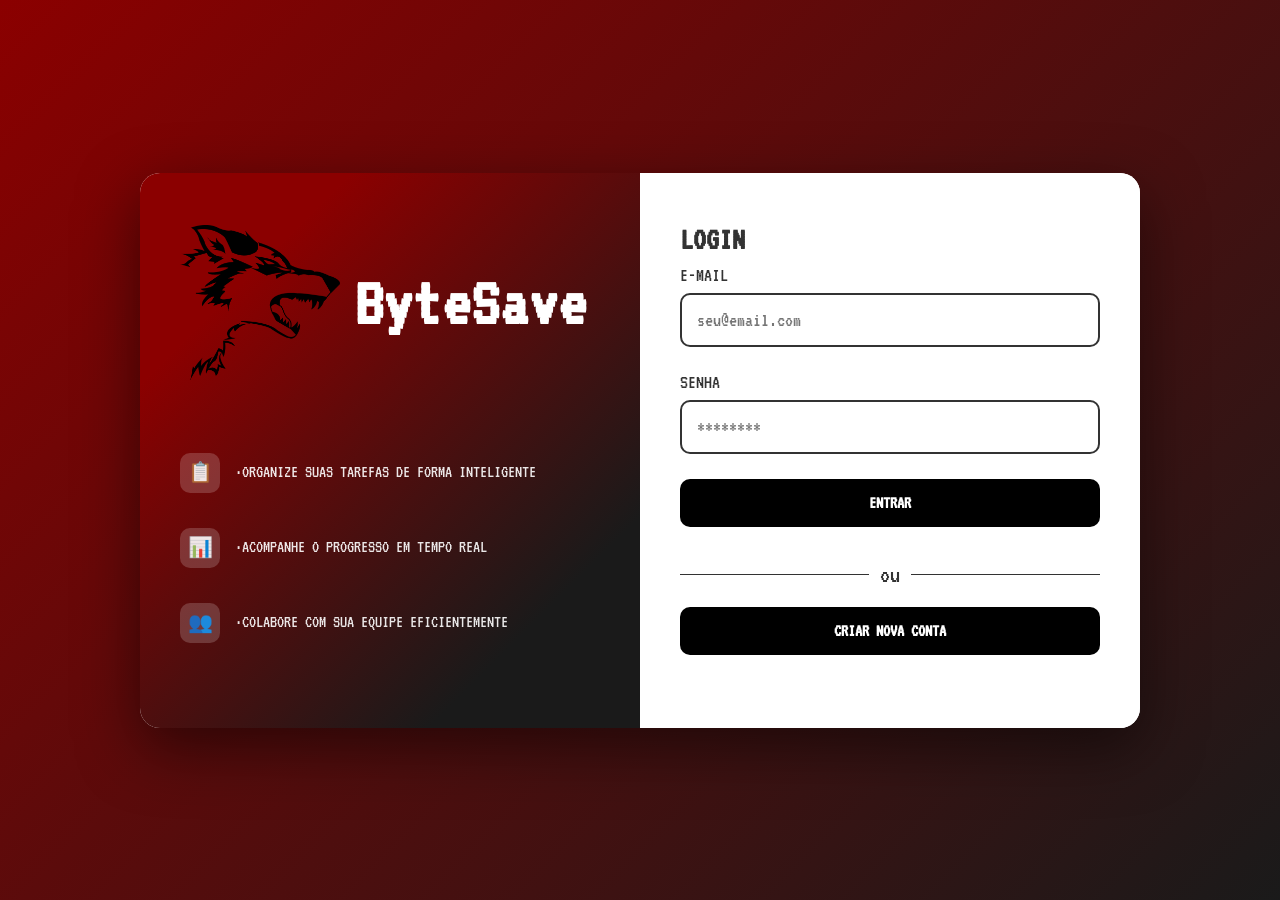
==== index.html @ 56700694 "first" ====
<!DOCTYPE html>
<html lang="pt-BR">

<head>
    <meta charset="UTF-8">
    <meta name="viewport" content="width=device-width, initial-scale=1.0">
    <title>ByteSave - Login</title>
    <link rel="preconnect" href="https://fonts.googleapis.com">
    <link rel="preconnect" href="https://fonts.gstatic.com" crossorigin>
    <link href="https://fonts.googleapis.com/css2?family=VT323&display=swap" rel="stylesheet">
    <link rel="stylesheet" href="style.css">
</head>

<body>
    <div class="container">
        <!-- Lado esquerdo -->
        <div class="features-side">
            <div class="logo-area">
                <div class="logo">
                    <img src="imgs/logolobo.png" alt="ByteSave Logo">
                </div>
                <span class="brand-name">ByteSave</span>
            </div>

            <ul class="features-list">
                <li class="feature-item">
                    <span class="feature-icon">📋</span>
                    <span>·ORGANIZE SUAS TAREFAS DE FORMA INTELIGENTE</span>
                </li>
                <li class="feature-item">
                    <span class="feature-icon">📊</span>
                    <span>·ACOMPANHE O PROGRESSO EM TEMPO REAL</span>
                </li>
                <li class="feature-item">
                    <span class="feature-icon">👥</span>
                    <span>·COLABORE COM SUA EQUIPE EFICIENTEMENTE</span>
                </li>
            </ul>
        </div>

        <!-- Lado direito -->
        <div class="auth-side">
            <h2 class="auth-title">LOGIN</h2>
            
            <!-- ÚNICO FORMULÁRIO -->
            <form id="loginForm">
                <div class="form-group">
                    <label class="form-label">E-MAIL</label>
                    <input type="email" id="loginEmail" class="form-input" placeholder="seu@email.com" required>
                </div>

                <div class="form-group">
                    <label class="form-label">SENHA</label>
                    <input type="password" id="loginPassword" class="form-input" placeholder="********" required>
                </div>

                <button type="submit" class="btn-login">ENTRAR</button>
            </form>
            
            <div class="divider">
                <span>ou</span>
            </div>

            <a href="cadastro.html">
                <button class="btn-create">CRIAR NOVA CONTA</button>
            </a>
        </div>
    </div>

    <script>
        // Único script de login
        document.getElementById('loginForm').addEventListener('submit', function(e) {
            e.preventDefault();
            
            const email = document.getElementById('loginEmail').value;
            
            // Validação simples
            if(!email) {
                alert('Digite um e-mail válido');
                return;
            }
            
            // Pega o nome antes do @ no email
            const nome = email.split('@')[0];
            
            // Salva os dados do usuário
            localStorage.setItem('usuarioLogado', JSON.stringify({
                nome: nome,
                email: email
            }));
            
            // Redireciona para o dashboard
            window.location.href = 'dashboard.html';
        });
    </script>
</body>

</html>
---- style.css ----
* {
    margin: 0;
    padding: 0;
    box-sizing: border-box;
    font-family: "VT323", monospace;
    font-weight: 400;
    font-style: normal;
}

body {
    min-height: 100vh;
    display: flex;
    justify-content: center;
    align-items: center;
    background: linear-gradient(135deg, #8b0000 0%, #1a1a1a 100%);
    padding: 20px;
}

.container {
    background: white;
    border-radius: 20px;
    box-shadow: 0 20px 60px rgba(0, 0, 0, 0.5);
    width: 100%;
    max-width: 1000px;
    overflow: hidden;
    display: grid;
    grid-template-columns: 1fr 1fr;
}

/* Lado esquerdo - Recursos */
.features-side {
    background: linear-gradient(135deg, #8b0000 20%, #1a1a1a 80%);
    color: white;
    padding: 50px 40px;
    display: flex;
    flex-direction: column;
    justify-content: center;
}

.logo-area {
    display: flex;
    align-items: center;
    gap: 15px;
    margin-bottom: 50px;
}

.logo {
    width: 160px;
    height: 160px;
    background: transparent;
    border-radius: 15px;
    display: flex;
    align-items: center;
    justify-content: center;
    font-size: 30px;
    font-weight: bold;
}

.logo img {
    width: 100%;
    height: 100%;
    object-fit: contain;
}

.brand-name {
    font-size: 70px;
    font-weight: 700;
    letter-spacing: 1px;
    color: white;
}

.features-list {
    list-style: none;
    margin-top: 20px;
}

.feature-item {
    display: flex;
    align-items: center;
    gap: 15px;
    margin-bottom: 35px;
    font-size: 18px;
    line-height: 1.5;
    opacity: 0.9;
    transition: transform 0.1s ease;
}

.feature-item:hover {
    transform: translateX(5px);
    opacity: 1;
}

.feature-icon {
    width: 40px;
    height: 40px;
    background: rgba(255, 255, 255, 0.2);
    border-radius: 10px;
    display: flex;
    align-items: center;
    justify-content: center;
    font-size: 20px;
}

/* Lado direito - Login/Registro */
.auth-side {
    padding: 50px 40px;
    background: white;
}

.auth-title {
    font-size: 32px;
    color: #333;
    margin-bottom: 10px;
    font-weight: 600;
}

.form-group {
    margin-bottom: 25px;
}

.form-label {
    display: block;
    margin-bottom: 8px;
    color: #333;
    font-weight: 500;
    font-size: 20px;
}

.form-input {
    width: 100%;
    padding: 15px;
    border: 2px solid #333;
    border-radius: 10px;
    font-size: 20px;
    transition: border-color 0.1s ease;
    background: white;
}

.form-input:focus {
    outline: none;
    border-color: #8b0000;
}

.btn-login {
    width: 100%;
    padding: 15px;
    background: #000000;
    color: white;
    border: none;
    border-radius: 10px;
    font-size: 18px;
    font-weight: 600;
    cursor: pointer;
    transition: background-color 0.1s ease;
    margin-bottom: 15px;
}

.btn-login:hover {
    background: #8b0000;
}

.btn-create {
    width: 100%;
    padding: 15px;
    background: #000000;
    color: white;
    border: none;
    border-radius: 10px;
    font-size: 18px;
    font-weight: 600;
    cursor: pointer;
    transition: background-color 0.1s ease;
}

.btn-create:hover {
    background: #8b0000;
}

.divider {
    text-align: center;
    margin: 20px 0;
    position: relative;
}

.divider::before,
.divider::after {
    content: "";
    position: absolute;
    top: 50%;
    width: 45%;
    height: 1px;
    background: #333;
}

.divider::before {
    left: 0;
}

.divider::after {
    right: 0;
}

.divider span {
    background: white;
    padding: 0 10px;
    color: #333;
    font-size: 25px;
}

/* Links */
a {
    text-decoration: none;
    display: block;
}

/* Responsividade */
@media (max-width: 768px) {
    .container {
        grid-template-columns: 1fr;
    }

    .features-side {
        padding: 30px 20px;
    }

    .auth-side {
        padding: 30px 20px;
    }

    .logo-area {
        margin-bottom: 30px;
        flex-direction: column;
        text-align: center;
    }

    .logo {
        width: 120px;
        height: 120px;
    }

    .brand-name {
        font-size: 40px;
    }

    .feature-item {
        font-size: 16px;
        margin-bottom: 25px;
    }
}
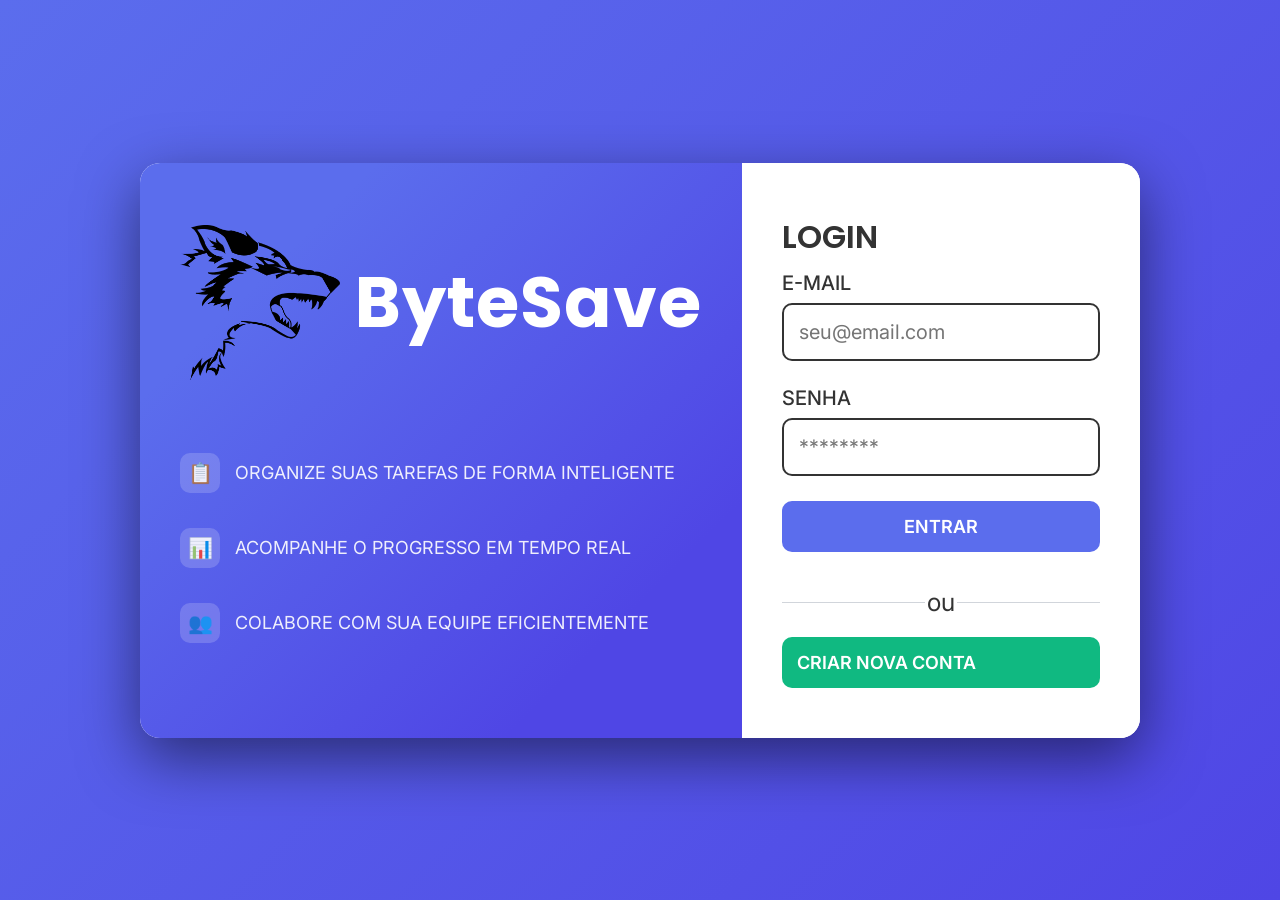
==== commit 739c5d9e: "mudanças necessárias no geral" ====
--- a/index.html
+++ b/index.html
@@ -1,98 +1,100 @@
-<!DOCTYPE html>
+<!doctype html>
 <html lang="pt-BR">
+  <head>
+    <meta charset="UTF-8" />
+    <meta name="viewport" content="width=device-width, initial-scale=1.0" />
 
-<head>
-    <meta charset="UTF-8">
-    <meta name="viewport" content="width=device-width, initial-scale=1.0">
     <title>ByteSave - Login</title>
-    <link rel="preconnect" href="https://fonts.googleapis.com">
-    <link rel="preconnect" href="https://fonts.gstatic.com" crossorigin>
-    <link href="https://fonts.googleapis.com/css2?family=VT323&display=swap" rel="stylesheet">
-    <link rel="stylesheet" href="style.css">
-</head>
 
-<body>
+    <link rel="preconnect" href="https://fonts.googleapis.com" />
+    <link rel="preconnect" href="https://fonts.gstatic.com" crossorigin />
+
+    <link
+      href="https://fonts.googleapis.com/css2?family=Poppins:wght@400;600;700&family=Inter:wght@300;400;500;600&display=swap"
+      rel="stylesheet"
+    />
+
+    <link rel="stylesheet" href="style.css" />
+  </head>
+
+  <body>
     <div class="container">
-        <!-- Lado esquerdo -->
-        <div class="features-side">
-            <div class="logo-area">
-                <div class="logo">
-                    <img src="imgs/logolobo.png" alt="ByteSave Logo">
-                </div>
-                <span class="brand-name">ByteSave</span>
-            </div>
+      <!-- LADO ESQUERDO -->
+      <div class="features-side">
+        <div class="logo-area">
+          <div class="logo">
+            <img src="imgs/logolobo.png" alt="ByteSave Logo" />
+          </div>
 
-            <ul class="features-list">
-                <li class="feature-item">
-                    <span class="feature-icon">📋</span>
-                    <span>·ORGANIZE SUAS TAREFAS DE FORMA INTELIGENTE</span>
-                </li>
-                <li class="feature-item">
-                    <span class="feature-icon">📊</span>
-                    <span>·ACOMPANHE O PROGRESSO EM TEMPO REAL</span>
-                </li>
-                <li class="feature-item">
-                    <span class="feature-icon">👥</span>
-                    <span>·COLABORE COM SUA EQUIPE EFICIENTEMENTE</span>
-                </li>
-            </ul>
+          <span class="brand-name">ByteSave</span>
         </div>
 
-        <!-- Lado direito -->
-        <div class="auth-side">
-            <h2 class="auth-title">LOGIN</h2>
-            
-            <!-- ÚNICO FORMULÁRIO -->
-            <form id="loginForm">
-                <div class="form-group">
-                    <label class="form-label">E-MAIL</label>
-                    <input type="email" id="loginEmail" class="form-input" placeholder="seu@email.com" required>
-                </div>
+        <ul class="features-list">
+          <li class="feature-item">
+            <span class="feature-icon">📋</span>
+            <span>ORGANIZE SUAS TAREFAS DE FORMA INTELIGENTE</span>
+          </li>
 
-                <div class="form-group">
-                    <label class="form-label">SENHA</label>
-                    <input type="password" id="loginPassword" class="form-input" placeholder="********" required>
-                </div>
+          <li class="feature-item">
+            <span class="feature-icon">📊</span>
+            <span>ACOMPANHE O PROGRESSO EM TEMPO REAL</span>
+          </li>
 
-                <button type="submit" class="btn-login">ENTRAR</button>
-            </form>
-            
-            <div class="divider">
-                <span>ou</span>
-            </div>
+          <li class="feature-item">
+            <span class="feature-icon">👥</span>
+            <span>COLABORE COM SUA EQUIPE EFICIENTEMENTE</span>
+          </li>
+        </ul>
+      </div>
 
-            <a href="cadastro.html">
-                <button class="btn-create">CRIAR NOVA CONTA</button>
-            </a>
+      <!-- LADO DIREITO -->
+      <div class="auth-side">
+        <h2 class="auth-title">LOGIN</h2>
+
+        <div id="message" class="message"></div>
+
+        <form id="loginForm" novalidate>
+          <div class="form-group">
+            <label class="form-label">E-MAIL</label>
+
+            <input
+              type="email"
+              id="loginEmail"
+              class="form-input"
+              placeholder="seu@email.com"
+              required
+            />
+
+            <p style="color: red" id="email-error" class="input-error"></p>
+          </div>
+
+          <div class="form-group">
+            <label class="form-label">SENHA</label>
+
+            <input
+              type="password"
+              id="loginPassword"
+              class="form-input"
+              placeholder="********"
+              required
+            />
+
+            <p style="color: red" id="password-error" class="input-error"></p>
+          </div>
+
+          <button type="submit" class="btn-login">ENTRAR</button>
+        </form>
+
+        <div class="divider">
+          <span>ou</span>
         </div>
+
+        <a href="cadastro/cadastro.html" class="btn-create">
+          CRIAR NOVA CONTA
+        </a>
+      </div>
     </div>
 
-    <script>
-        // Único script de login
-        document.getElementById('loginForm').addEventListener('submit', function(e) {
-            e.preventDefault();
-            
-            const email = document.getElementById('loginEmail').value;
-            
-            // Validação simples
-            if(!email) {
-                alert('Digite um e-mail válido');
-                return;
-            }
-            
-            // Pega o nome antes do @ no email
-            const nome = email.split('@')[0];
-            
-            // Salva os dados do usuário
-            localStorage.setItem('usuarioLogado', JSON.stringify({
-                nome: nome,
-                email: email
-            }));
-            
-            // Redireciona para o dashboard
-            window.location.href = 'dashboard.html';
-        });
-    </script>
-</body>
-
-</html>+    <script src="script.js"></script>
+  </body>
+</html>
--- a/style.css
+++ b/style.css
@@ -1,249 +1,378 @@
+@import url("https://fonts.googleapis.com/css2?family=Poppins:wght@400;500;600;700;800&family=Inter:wght@300;400;500;600;700&display=swap");
+
 * {
-    margin: 0;
-    padding: 0;
-    box-sizing: border-box;
-    font-family: "VT323", monospace;
-    font-weight: 400;
-    font-style: normal;
+  margin: 0;
+  padding: 0;
+  box-sizing: border-box;
+  font-family:
+    "Inter",
+    -apple-system,
+    BlinkMacSystemFont,
+    "Segoe UI",
+    sans-serif;
+  font-weight: 400;
+  font-style: normal;
 }
 
 body {
-    min-height: 100vh;
-    display: flex;
-    justify-content: center;
-    align-items: center;
-    background: linear-gradient(135deg, #8b0000 0%, #1a1a1a 100%);
-    padding: 20px;
+  min-height: 100vh;
+  display: flex;
+  justify-content: center;
+  align-items: center;
+  background: linear-gradient(135deg, #5b6ded 0%, #4f46e5 100%);
+  padding: clamp(12px, 5vw, 20px);
 }
 
 .container {
-    background: white;
-    border-radius: 20px;
-    box-shadow: 0 20px 60px rgba(0, 0, 0, 0.5);
-    width: 100%;
-    max-width: 1000px;
-    overflow: hidden;
-    display: grid;
-    grid-template-columns: 1fr 1fr;
+  background: white;
+  border-radius: 20px;
+  box-shadow: 0 20px 60px rgba(0, 0, 0, 0.5);
+  width: 100%;
+  max-width: 1000px;
+  overflow: hidden;
+  display: grid;
+  grid-template-columns: 1fr 1fr;
 }
 
 /* Lado esquerdo - Recursos */
 .features-side {
-    background: linear-gradient(135deg, #8b0000 20%, #1a1a1a 80%);
-    color: white;
-    padding: 50px 40px;
-    display: flex;
-    flex-direction: column;
-    justify-content: center;
+  background: linear-gradient(135deg, #5b6ded 20%, #4f46e5 80%);
+  color: white;
+  padding: clamp(30px, 8vw, 50px) clamp(20px, 6vw, 40px);
+  display: flex;
+  flex-direction: column;
+  justify-content: center;
 }
 
 .logo-area {
-    display: flex;
-    align-items: center;
-    gap: 15px;
-    margin-bottom: 50px;
+  display: flex;
+  align-items: center;
+  gap: clamp(10px, 3vw, 15px);
+  margin-bottom: clamp(30px, 8vw, 50px);
 }
 
 .logo {
-    width: 160px;
-    height: 160px;
-    background: transparent;
-    border-radius: 15px;
-    display: flex;
-    align-items: center;
-    justify-content: center;
-    font-size: 30px;
-    font-weight: bold;
+  width: clamp(100px, 20vw, 160px);
+  height: clamp(100px, 20vw, 160px);
+  background: transparent;
+  border-radius: 15px;
+  display: flex;
+  align-items: center;
+  justify-content: center;
+  font-size: 30px;
+  font-weight: bold;
+  flex-shrink: 0;
 }
 
 .logo img {
-    width: 100%;
-    height: 100%;
-    object-fit: contain;
+  width: 100%;
+  height: 100%;
+  object-fit: contain;
 }
 
 .brand-name {
-    font-size: 70px;
-    font-weight: 700;
-    letter-spacing: 1px;
-    color: white;
+  font-size: clamp(40px, 10vw, 70px);
+  font-weight: 700;
+  letter-spacing: 1px;
+  color: white;
+  font-family: "Poppins", sans-serif;
 }
 
 .features-list {
-    list-style: none;
-    margin-top: 20px;
+  list-style: none;
+  margin-top: clamp(15px, 4vw, 20px);
 }
 
 .feature-item {
-    display: flex;
-    align-items: center;
-    gap: 15px;
-    margin-bottom: 35px;
-    font-size: 18px;
-    line-height: 1.5;
-    opacity: 0.9;
-    transition: transform 0.1s ease;
+  display: flex;
+  align-items: center;
+  gap: clamp(10px, 3vw, 15px);
+  margin-bottom: clamp(20px, 5vw, 35px);
+  font-size: clamp(14px, 3vw, 18px);
+  line-height: 1.5;
+  opacity: 0.9;
+  transition: transform 0.1s ease;
 }
 
 .feature-item:hover {
-    transform: translateX(5px);
-    opacity: 1;
+  transform: translateX(5px);
+  opacity: 1;
 }
 
 .feature-icon {
-    width: 40px;
-    height: 40px;
-    background: rgba(255, 255, 255, 0.2);
-    border-radius: 10px;
-    display: flex;
-    align-items: center;
-    justify-content: center;
-    font-size: 20px;
+  width: 40px;
+  height: 40px;
+  background: rgba(255, 255, 255, 0.2);
+  border-radius: 10px;
+  display: flex;
+  align-items: center;
+  justify-content: center;
+  font-size: 20px;
 }
 
 /* Lado direito - Login/Registro */
 .auth-side {
-    padding: 50px 40px;
-    background: white;
+  padding: clamp(30px, 8vw, 50px) clamp(20px, 6vw, 40px);
+  background: white;
 }
 
 .auth-title {
-    font-size: 32px;
-    color: #333;
-    margin-bottom: 10px;
-    font-weight: 600;
+  font-size: clamp(24px, 6vw, 32px);
+  color: #333;
+  margin-bottom: clamp(8px, 2vw, 10px);
+  font-weight: 600;
+  font-family: "Poppins", sans-serif;
 }
 
 .form-group {
-    margin-bottom: 25px;
-}
-
+  margin-bottom: clamp(18px, 4vw, 25px);
+}
+
+.form-input.error {
+  border-color: #dc3545 !important;
+  background-color: #fff8f8;
+}
+
+.field-error {
+  color: #dc3545;
+  font-size: 12px;
+  margin-top: 4px;
+  display: none;
+}
+
+.field-error.show {
+  display: block;
+}
+
+.message {
+  padding: 12px 16px;
+  border-radius: 6px;
+  margin: 15px 0;
+  font-size: 14px;
+  text-align: center;
+  display: none;
+}
+
+.message.success {
+  background-color: #d4edda;
+  color: #155724;
+  border: 1px solid #c3e6cb;
+  display: block;
+}
+
+.message.error {
+  background-color: #f8d7da;
+  color: #721c24;
+  border: 1px solid #f5c6cb;
+  display: block;
+}
 .form-label {
-    display: block;
-    margin-bottom: 8px;
-    color: #333;
-    font-weight: 500;
-    font-size: 20px;
+  display: block;
+  margin-bottom: clamp(6px, 1.5vw, 8px);
+  color: #333;
+  font-weight: 500;
+  font-size: clamp(16px, 3vw, 20px);
 }
 
 .form-input {
-    width: 100%;
-    padding: 15px;
-    border: 2px solid #333;
-    border-radius: 10px;
-    font-size: 20px;
-    transition: border-color 0.1s ease;
-    background: white;
+  width: 100%;
+  padding: clamp(12px, 3vw, 15px);
+  border: 2px solid #333;
+  border-radius: 10px;
+  font-size: clamp(16px, 3vw, 20px);
+  transition: border-color 0.1s ease;
+  background: white;
 }
 
 .form-input:focus {
-    outline: none;
-    border-color: #8b0000;
+  outline: none;
+  border-color: #5b6ded;
 }
 
 .btn-login {
-    width: 100%;
-    padding: 15px;
-    background: #000000;
-    color: white;
-    border: none;
-    border-radius: 10px;
-    font-size: 18px;
-    font-weight: 600;
-    cursor: pointer;
-    transition: background-color 0.1s ease;
-    margin-bottom: 15px;
+  width: 100%;
+  padding: clamp(12px, 3vw, 15px);
+  background: #5b6ded;
+  color: white;
+  border: none;
+  border-radius: 10px;
+  font-size: clamp(16px, 3vw, 18px);
+  font-weight: 600;
+  cursor: pointer;
+  transition: background-color 0.1s ease;
+  margin-bottom: clamp(12px, 3vw, 15px);
 }
 
 .btn-login:hover {
-    background: #8b0000;
+  background: #4f46e5;
 }
 
 .btn-create {
-    width: 100%;
-    padding: 15px;
-    background: #000000;
-    color: white;
-    border: none;
-    border-radius: 10px;
-    font-size: 18px;
-    font-weight: 600;
-    cursor: pointer;
-    transition: background-color 0.1s ease;
+  width: 100%;
+  padding: clamp(12px, 3vw, 15px);
+  background: #10b981;
+  color: white;
+  border: none;
+  border-radius: 10px;
+  font-size: clamp(16px, 3vw, 18px);
+  font-weight: 600;
+  cursor: pointer;
+  transition: background-color 0.1s ease;
 }
 
 .btn-create:hover {
-    background: #8b0000;
+  background: #059669;
 }
 
 .divider {
-    text-align: center;
-    margin: 20px 0;
-    position: relative;
+  text-align: center;
+  margin: clamp(15px, 3vw, 20px) 0;
+  position: relative;
 }
 
 .divider::before,
 .divider::after {
-    content: "";
-    position: absolute;
-    top: 50%;
-    width: 45%;
-    height: 1px;
-    background: #333;
+  content: "";
+  position: absolute;
+  top: 50%;
+  width: 45%;
+  height: 1px;
+  background: #d1d5db;
 }
 
 .divider::before {
-    left: 0;
+  left: 0;
 }
 
 .divider::after {
-    right: 0;
+  right: 0;
 }
 
 .divider span {
-    background: white;
-    padding: 0 10px;
-    color: #333;
-    font-size: 25px;
+  background: white;
+  padding: 0 clamp(6px, 2vw, 10px);
+  color: #333;
+  font-size: clamp(18px, 4vw, 25px);
 }
 
 /* Links */
 a {
-    text-decoration: none;
-    display: block;
+  text-decoration: none;
+  display: block;
 }
 
 /* Responsividade */
+@media (max-width: 1024px) {
+  .container {
+    max-width: 900px;
+  }
+}
+
 @media (max-width: 768px) {
-    .container {
-        grid-template-columns: 1fr;
-    }
-
-    .features-side {
-        padding: 30px 20px;
-    }
-
-    .auth-side {
-        padding: 30px 20px;
-    }
-
-    .logo-area {
-        margin-bottom: 30px;
-        flex-direction: column;
-        text-align: center;
-    }
-
-    .logo {
-        width: 120px;
-        height: 120px;
-    }
-
-    .brand-name {
-        font-size: 40px;
-    }
-
-    .feature-item {
-        font-size: 16px;
-        margin-bottom: 25px;
-    }
-}+  .container {
+    grid-template-columns: 1fr;
+    max-width: 100%;
+  }
+
+  .features-side {
+    padding: clamp(25px, 6vw, 40px) clamp(15px, 5vw, 30px);
+  }
+
+  .auth-side {
+    padding: clamp(25px, 6vw, 40px) clamp(15px, 5vw, 30px);
+  }
+
+  .logo-area {
+    margin-bottom: clamp(25px, 6vw, 40px);
+    flex-direction: column;
+    text-align: center;
+  }
+
+  .logo {
+    width: clamp(80px, 15vw, 120px);
+    height: clamp(80px, 15vw, 120px);
+  }
+
+  .brand-name {
+    font-size: clamp(32px, 8vw, 50px);
+  }
+
+  .feature-item {
+    font-size: clamp(13px, 2.5vw, 16px);
+    margin-bottom: clamp(18px, 4vw, 30px);
+  }
+}
+
+@media (max-width: 480px) {
+  body {
+    padding: 10px;
+  }
+
+  .container {
+    border-radius: 12px;
+  }
+
+  .features-side {
+    padding: 20px 15px;
+    min-height: auto;
+  }
+
+  .auth-side {
+    padding: 20px 15px;
+  }
+
+  .logo-area {
+    margin-bottom: 20px;
+  }
+
+  .logo {
+    width: 70px;
+    height: 70px;
+  }
+
+  .brand-name {
+    font-size: 28px;
+  }
+
+  .auth-title {
+    font-size: 24px;
+  }
+
+  .form-group {
+    margin-bottom: 18px;
+  }
+
+  .feature-item {
+    margin-bottom: 15px;
+    font-size: 13px;
+  }
+
+  .btn-login,
+  .btn-create {
+    padding: 12px;
+    font-size: 15px;
+  }
+}
+
+@media (max-width: 320px) {
+  .container {
+    border-radius: 8px;
+  }
+
+  .features-side {
+    padding: 15px 12px;
+  }
+
+  .auth-side {
+    padding: 15px 12px;
+  }
+
+  .brand-name {
+    font-size: 22px;
+  }
+
+  .logo {
+    width: 60px;
+    height: 60px;
+  }
+}
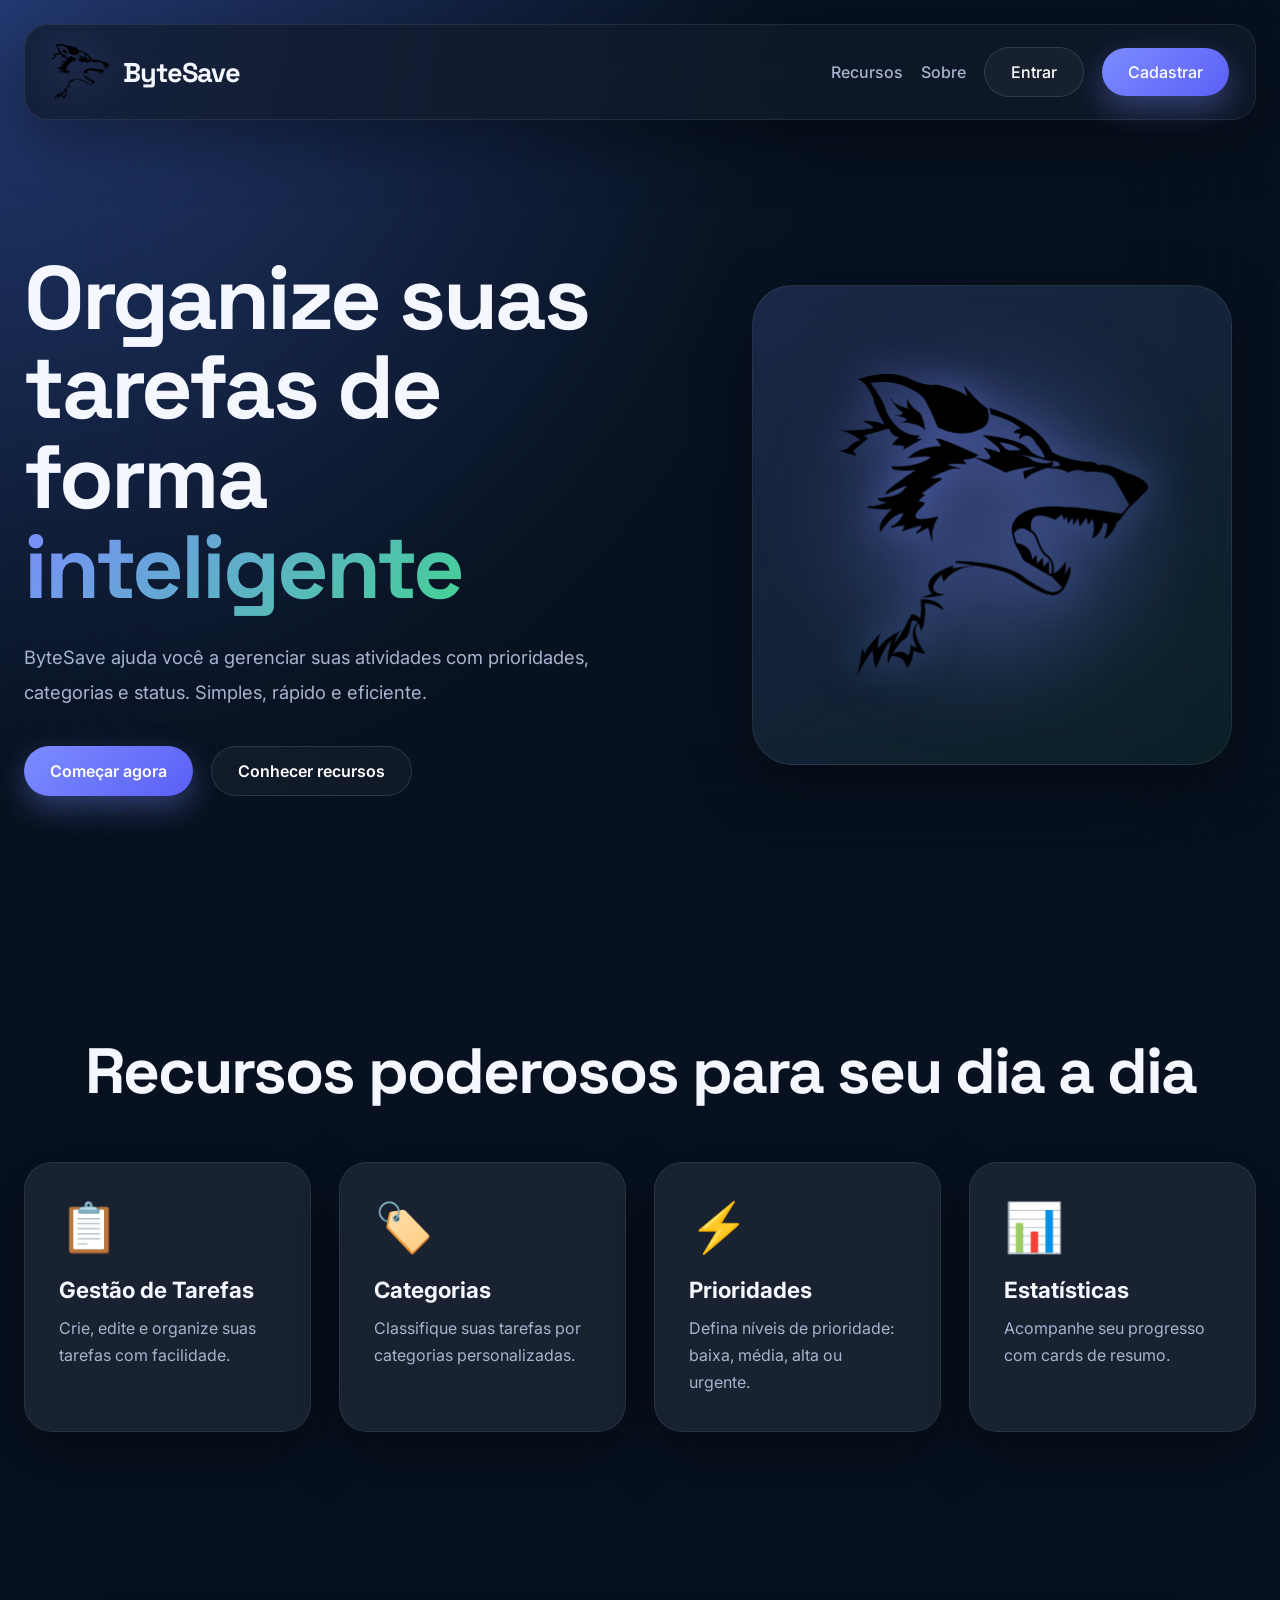
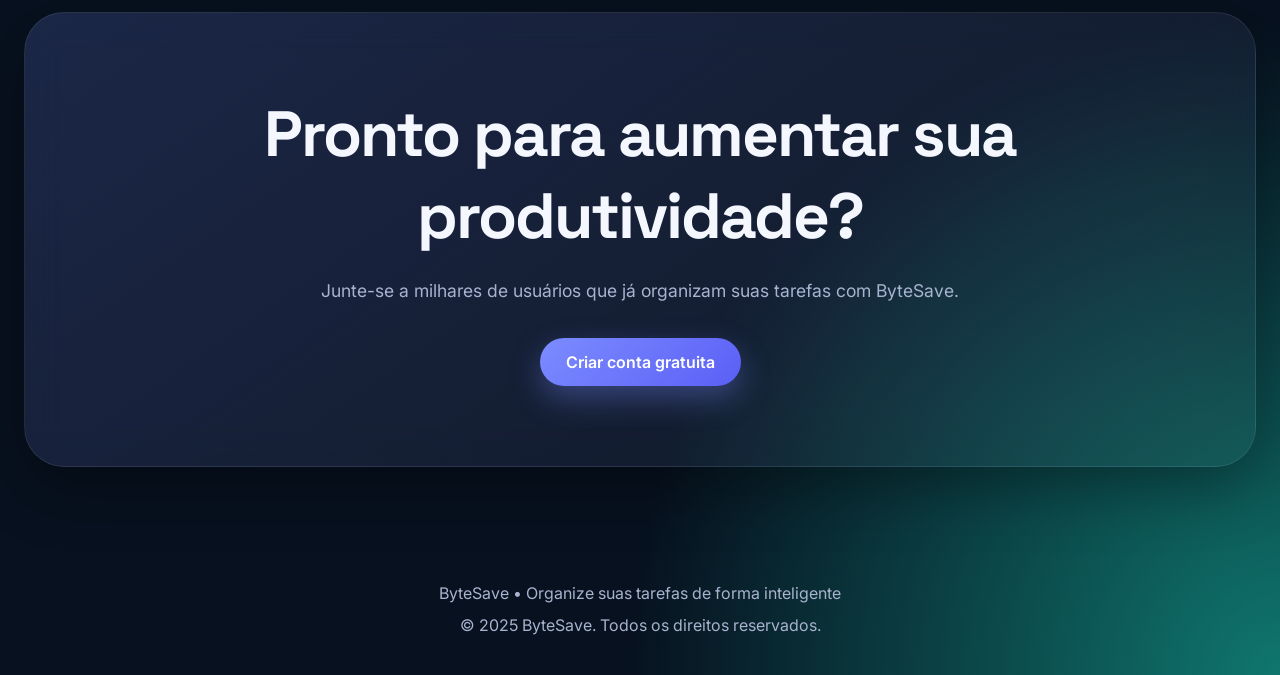
==== commit 924e79e4: "first commit" ====
--- a/index.html
+++ b/index.html
@@ -1,100 +1,109 @@
 <!doctype html>
-<html lang="pt-BR">
+<html lang="en">
   <head>
     <meta charset="UTF-8" />
     <meta name="viewport" content="width=device-width, initial-scale=1.0" />
-
-    <title>ByteSave - Login</title>
-
+    <title>ByteSave - Gerencie suas tarefas</title>
     <link rel="preconnect" href="https://fonts.googleapis.com" />
     <link rel="preconnect" href="https://fonts.gstatic.com" crossorigin />
-
     <link
-      href="https://fonts.googleapis.com/css2?family=Poppins:wght@400;600;700&family=Inter:wght@300;400;500;600&display=swap"
+      href="https://fonts.googleapis.com/css2?family=Poppins:wght@400;500;600;700;800&family=Inter:wght@300;400;500;600;700&display=swap"
       rel="stylesheet"
     />
+    <link rel="stylesheet" href="index.css" />
+  </head>
+  <body>
+    <div class="home-wrapper">
+      <header class="home-header">
+        <div class="logo-area">
+          <img
+            src="imgs/logolobo.png"
+            alt="ByteSave Logo"
+            class="logo-img"
+            onerror="this.src = 'https://via.placeholder.com/60?text=Logo'"
+          />
+          <span class="logo-text">ByteSave</span>
+        </div>
+        <nav class="home-nav">
+          <a href="#features">Recursos</a>
+          <a href="#about">Sobre</a>
+          <a href="./login/index.html" class="btn-login">Entrar</a>
+          <a href="./cadastro/cadastro.html" class="btn-signup">Cadastrar</a>
+        </nav>
+      </header>
 
-    <link rel="stylesheet" href="style.css" />
-  </head>
+      <main>
+        <section class="hero">
+          <div class="hero-content">
+            <h1>
+              Organize suas tarefas de forma
+              <span class="highlight">inteligente</span>
+            </h1>
+            <p>
+              ByteSave ajuda você a gerenciar suas atividades com prioridades,
+              categorias e status. Simples, rápido e eficiente.
+            </p>
+            <div class="hero-buttons">
+              <a href="./login/index.html" class="btn-primary">Começar agora</a>
+              <a href="#features" class="btn-secondary">Conhecer recursos</a>
+            </div>
+          </div>
+          <div class="hero-image">
+            <div class="illustration">
+              <img
+                src="imgs/logolobo.png"
+                alt="ByteSave Logo"
+                class="logo-img"
+                onerror="this.src = 'https://via.placeholder.com/60?text=Logo'"
+              />
+            </div>
+          </div>
+        </section>
 
-  <body>
-    <div class="container">
-      <!-- LADO ESQUERDO -->
-      <div class="features-side">
-        <div class="logo-area">
-          <div class="logo">
-            <img src="imgs/logolobo.png" alt="ByteSave Logo" />
+        <section id="features" class="features">
+          <h2>Recursos poderosos para seu dia a dia</h2>
+          <div class="features-grid">
+            <div class="feature-card">
+              <div class="feature-icon">📋</div>
+              <h3>Gestão de Tarefas</h3>
+              <p>Crie, edite e organize suas tarefas com facilidade.</p>
+            </div>
+            <div class="feature-card">
+              <div class="feature-icon">🏷️</div>
+              <h3>Categorias</h3>
+              <p>Classifique suas tarefas por categorias personalizadas.</p>
+            </div>
+            <div class="feature-card">
+              <div class="feature-icon">⚡</div>
+              <h3>Prioridades</h3>
+              <p>Defina níveis de prioridade: baixa, média, alta ou urgente.</p>
+            </div>
+            <div class="feature-card">
+              <div class="feature-icon">📊</div>
+              <h3>Estatísticas</h3>
+              <p>Acompanhe seu progresso com cards de resumo.</p>
+            </div>
           </div>
+        </section>
 
-          <span class="brand-name">ByteSave</span>
-        </div>
+        <section class="cta">
+          <h2>Pronto para aumentar sua produtividade?</h2>
+          <p>
+            Junte-se a milhares de usuários que já organizam suas tarefas com
+            ByteSave.
+          </p>
+          <a href="./login/index.html" class="btn-primary btn-large"
+            >Criar conta gratuita</a
+          >
+        </section>
+      </main>
 
-        <ul class="features-list">
-          <li class="feature-item">
-            <span class="feature-icon">📋</span>
-            <span>ORGANIZE SUAS TAREFAS DE FORMA INTELIGENTE</span>
-          </li>
-
-          <li class="feature-item">
-            <span class="feature-icon">📊</span>
-            <span>ACOMPANHE O PROGRESSO EM TEMPO REAL</span>
-          </li>
-
-          <li class="feature-item">
-            <span class="feature-icon">👥</span>
-            <span>COLABORE COM SUA EQUIPE EFICIENTEMENTE</span>
-          </li>
-        </ul>
-      </div>
-
-      <!-- LADO DIREITO -->
-      <div class="auth-side">
-        <h2 class="auth-title">LOGIN</h2>
-
-        <div id="message" class="message"></div>
-
-        <form id="loginForm" novalidate>
-          <div class="form-group">
-            <label class="form-label">E-MAIL</label>
-
-            <input
-              type="email"
-              id="loginEmail"
-              class="form-input"
-              placeholder="seu@email.com"
-              required
-            />
-
-            <p style="color: red" id="email-error" class="input-error"></p>
-          </div>
-
-          <div class="form-group">
-            <label class="form-label">SENHA</label>
-
-            <input
-              type="password"
-              id="loginPassword"
-              class="form-input"
-              placeholder="********"
-              required
-            />
-
-            <p style="color: red" id="password-error" class="input-error"></p>
-          </div>
-
-          <button type="submit" class="btn-login">ENTRAR</button>
-        </form>
-
-        <div class="divider">
-          <span>ou</span>
-        </div>
-
-        <a href="cadastro/cadastro.html" class="btn-create">
-          CRIAR NOVA CONTA
-        </a>
-      </div>
+      <footer class="home-footer">
+        <p>ByteSave • Organize suas tarefas de forma inteligente</p>
+        <p>&copy; 2025 ByteSave. Todos os direitos reservados.</p>
+      </footer>
     </div>
 
-    <script src="script.js"></script>
+    <script src="index.js"></script>
   </body>
 </html>
--- a/index.css
+++ b/index.css
@@ -0,0 +1,341 @@
+@import url('https://fonts.googleapis.com/css2?family=Space+Grotesk:wght@400;500;700&family=Inter:wght@400;500;600;700&display=swap');
+
+:root {
+  --bg: #07111f;
+  --surface: rgba(18, 27, 44, 0.72);
+  --surface-light: rgba(31, 41, 55, 0.75);
+  --primary: #7c8cff;
+  --secondary: #42d392;
+  --text: #f5f7ff;
+  --muted: #a8b3cf;
+  --border: rgba(255, 255, 255, 0.08);
+  --shadow: 0 20px 60px rgba(0, 0, 0, 0.35);
+}
+
+* {
+  margin: 0;
+  padding: 0;
+  box-sizing: border-box;
+}
+
+html {
+  scroll-behavior: smooth;
+}
+
+body {
+  font-family: 'Inter', sans-serif;
+  background:
+    radial-gradient(circle at top left, #243b74 0%, transparent 30%),
+    radial-gradient(circle at bottom right, #0f766e 0%, transparent 25%),
+    var(--bg);
+  color: var(--text);
+  overflow-x: hidden;
+}
+
+body::before {
+  content: '';
+  position: fixed;
+  inset: 0;
+  backdrop-filter: blur(80px);
+  pointer-events: none;
+}
+
+.home-wrapper {
+  max-width: 1280px;
+  margin: auto;
+  padding: 24px;
+  position: relative;
+  z-index: 1;
+}
+
+.home-header {
+  display: flex;
+  align-items: center;
+  justify-content: space-between;
+  padding: 18px 26px;
+  border: 1px solid var(--border);
+  background: var(--surface);
+  backdrop-filter: blur(20px);
+  border-radius: 24px;
+  position: sticky;
+  top: 20px;
+  z-index: 100;
+  box-shadow: var(--shadow);
+}
+
+.logo-area {
+  display: flex;
+  align-items: center;
+  gap: 14px;
+}
+
+.logo-img {
+  width: 58px;
+  height: 58px;
+  object-fit: contain;
+  filter: drop-shadow(0 0 20px rgba(124, 140, 255, .45));
+}
+
+.logo-text {
+  font-family: 'Space Grotesk', sans-serif;
+  font-size: 1.7rem;
+  font-weight: 700;
+  letter-spacing: -1px;
+}
+
+.home-nav {
+  display: flex;
+  align-items: center;
+  gap: 18px;
+}
+
+.home-nav a {
+  text-decoration: none;
+  color: var(--muted);
+  font-weight: 500;
+  transition: .25s ease;
+}
+
+.home-nav a:hover {
+  color: white;
+}
+
+.btn-login,
+.btn-signup,
+.btn-primary,
+.btn-secondary {
+  text-decoration: none;
+  border-radius: 999px;
+  padding: 14px 26px;
+  font-weight: 600;
+  transition: .3s ease;
+  display: inline-flex;
+  align-items: center;
+  justify-content: center;
+}
+
+.btn-login,
+.btn-secondary {
+  border: 1px solid rgba(255, 255, 255, .12);
+  background: rgba(255, 255, 255, .04);
+  color: white !important;
+}
+
+.btn-signup,
+.btn-primary {
+  background: linear-gradient(135deg, var(--primary), #5b5ff6);
+  color: white !important;
+  box-shadow: 0 12px 30px rgba(124, 140, 255, .35);
+}
+
+.btn-login:hover,
+.btn-secondary:hover {
+  transform: translateY(-2px);
+  background: rgba(255, 255, 255, .1);
+}
+
+.btn-signup:hover,
+.btn-primary:hover {
+  transform: translateY(-4px);
+  box-shadow: 0 20px 45px rgba(124, 140, 255, .45);
+}
+
+.hero {
+  min-height: 90vh;
+  display: grid;
+  grid-template-columns: 1.1fr .9fr;
+  align-items: center;
+  gap: 60px;
+  padding: 80px 0;
+}
+
+.hero-content h1 {
+  font-family: 'Space Grotesk', sans-serif;
+  font-size: clamp(3rem, 7vw, 5.7rem);
+  line-height: 1;
+  letter-spacing: -3px;
+  margin-bottom: 28px;
+}
+
+.highlight {
+  background: linear-gradient(135deg, #7c8cff, #42d392);
+  background-clip: var(--text) ;
+  -webkit-background-clip: text;
+  -webkit-text-fill-color: transparent;
+}
+
+.hero-content p {
+  font-size: 1.15rem;
+  line-height: 1.9;
+  color: var(--muted);
+  max-width: 640px;
+  margin-bottom: 36px;
+}
+
+.hero-buttons {
+  display: flex;
+  gap: 18px;
+  flex-wrap: wrap;
+}
+
+.hero-image {
+  display: flex;
+  justify-content: center;
+}
+
+.illustration {
+  width: 100%;
+  max-width: 480px;
+  aspect-ratio: 1/1;
+  border-radius: 40px;
+  background: linear-gradient(145deg, rgba(124, 140, 255, .18), rgba(66, 211, 146, .08));
+  border: 1px solid rgba(255, 255, 255, .08);
+  backdrop-filter: blur(20px);
+  display: flex;
+  align-items: center;
+  justify-content: center;
+  position: relative;
+  overflow: hidden;
+  box-shadow: var(--shadow);
+}
+
+.illustration::before {
+  content: '';
+  position: absolute;
+  width: 260px;
+  height: 260px;
+  border-radius: 50%;
+  background: rgba(124, 140, 255, .28);
+  filter: blur(50px);
+}
+
+.hero-image img {
+  width: 65%;
+  height: auto;
+  object-fit: contain;
+  position: relative;
+  z-index: 1;
+}
+
+.features {
+  padding: 100px 0;
+}
+
+.features h2,
+.cta h2 {
+  font-family: 'Space Grotesk', sans-serif;
+  font-size: clamp(2.3rem, 5vw, 4rem);
+  text-align: center;
+  margin-bottom: 18px;
+  letter-spacing: -2px;
+}
+
+.features-grid {
+  display: grid;
+  grid-template-columns: repeat(auto-fit, minmax(250px, 1fr));
+  gap: 28px;
+  margin-top: 50px;
+}
+
+.feature-card {
+  background: var(--surface-light);
+  border: 1px solid var(--border);
+  padding: 34px;
+  border-radius: 28px;
+  backdrop-filter: blur(18px);
+  transition: .35s ease;
+  box-shadow: var(--shadow);
+}
+
+.feature-card:hover {
+  transform: translateY(-10px) scale(1.02);
+  border-color: rgba(124, 140, 255, .5);
+}
+
+.feature-icon {
+  font-size: 3rem;
+  margin-bottom: 20px;
+}
+
+.feature-card h3 {
+  font-size: 1.4rem;
+  margin-bottom: 12px;
+}
+
+.feature-card p {
+  color: var(--muted);
+  line-height: 1.7;
+}
+
+.cta {
+  margin: 80px 0;
+  padding: 80px 40px;
+  text-align: center;
+  background: linear-gradient(145deg, rgba(124, 140, 255, .18), rgba(255, 255, 255, .03));
+  border: 1px solid var(--border);
+  border-radius: 40px;
+  backdrop-filter: blur(20px);
+  box-shadow: var(--shadow);
+}
+
+.cta p {
+  max-width: 700px;
+  margin: 18px auto 32px;
+  font-size: 1.1rem;
+  line-height: 1.8;
+  color: var(--muted);
+}
+
+.home-footer {
+  padding: 30px 0 10px;
+  text-align: center;
+  color: var(--muted);
+  line-height: 2;
+}
+
+@media(max-width:960px) {
+  .hero {
+    grid-template-columns: 1fr;
+    text-align: center;
+  }
+
+  .hero-content p {
+    margin-inline: auto;
+  }
+
+  .hero-buttons {
+    justify-content: center;
+  }
+
+  .home-header {
+    flex-direction: column;
+  }
+
+  .home-nav {
+    justify-content: center;
+    flex-wrap: wrap;
+  }
+}
+
+@media(max-width:640px) {
+  .home-wrapper {
+    padding: 16px;
+  }
+
+  .home-header {
+    padding: 18px;
+    border-radius: 20px;
+  }
+
+  .hero-content h1 {
+    font-size: 3rem;
+  }
+
+  .features-grid {
+    grid-template-columns: 1fr;
+  }
+
+  .cta {
+    padding: 50px 24px;
+  }
+}
